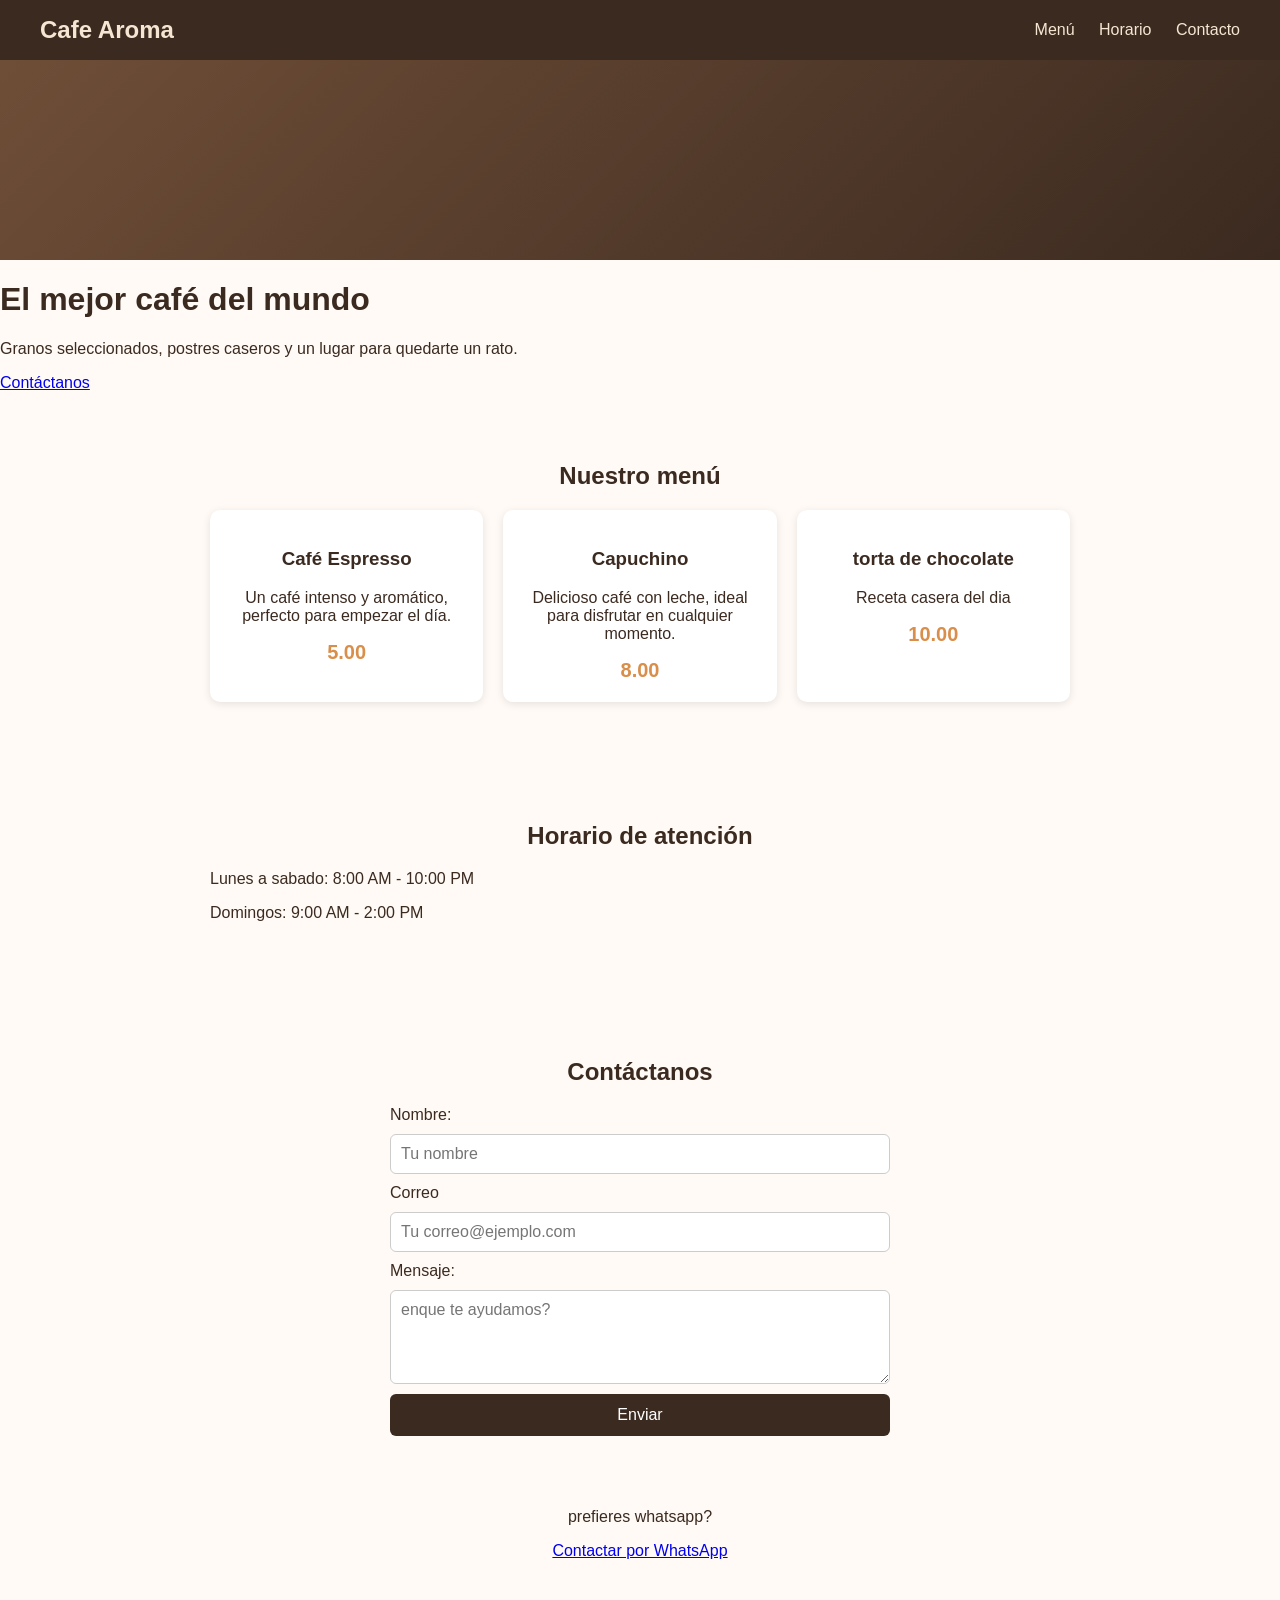
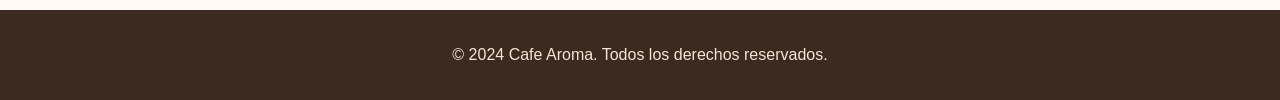
==== cafeteria/index.html @ ba9978fd "Agrego landing page de cafetería completa y vinculada al portafolio" ====
<!DOCTYPE html>
<html lang="es">
<head>
    <meta charset="UTF-8">
    <meta name="viewport" content="width=device-width, initial-scale=1.0">
    <title>Cafe Aroma</title>
    <link rel="stylesheet" href="style.css">
</head>
<body>  
    <header class="barra">
        <h2 class="logo">Cafe Aroma</h2>
        <nav>
            <a href="#menu">Menú</a>
            <a href="#horario">Horario</a>
            <a href="#contacto">Contacto</a>
        </nav>
    </header>       

    <section class="hero"></section>
    <h1>El mejor café del mundo</h1>
    <p>Granos seleccionados, postres caseros y un lugar para quedarte un rato.</p>
    <a class="btn" href="#contacto">Contáctanos</a>
</section>

<main>

<section id="menu" class="seccion">
    <h2> Nuestro menú</h2>
    <div class="platos">
        <div class="plato">
            <h3>Café Espresso</h3>
            <p>Un café intenso y aromático, perfecto para empezar el día.</p>
        <span class="precio">5.00</span>
        </div>
        <div class="plato">
            <h3>Capuchino</h3>
            <p>Delicioso café con leche, ideal para disfrutar en cualquier momento.</p>
            <span class="precio">8.00</span>
        </div>
        <div class="plato">
            <h3>torta de chocolate</h3>
            <p>Receta casera del dia </p> 
            <span class="precio">10.00</span> 
        
        </div>
    </div>
</section>

<section id="horario" class="seccion">
    <h2>Horario de atención</h2>
    <p class="horario">Lunes a sabado: 8:00 AM - 10:00 PM</p>
    <p class="horario">Domingos: 9:00 AM - 2:00 PM</p>

</section>

<section id="contacto" class="seccion">
    <h2>Contáctanos</h2>
    <form id="formulario">
<label for="nombre">Nombre:</label>
<input type="text" id="nombre" placeholder="Tu nombre">

<label for="email">Correo</label>
<input type="text" id="correo" placeholder="Tu correo@ejemplo.com">

<label for="mensaje">Mensaje:</label>
<textarea id="mensaje" rows="4" placeholder="enque te ayudamos?"></textarea>

<button type="submit">Enviar</button>
<p id="respuesta"></p>
</form> 

<div class="centro">
    <p>prefieres whatsapp?</p>  
    <a href="https://wa.me/1234567890" target="_blank">Contactar por WhatsApp</a>
</div>
</section>  
</main> 

<footer>
    <p>&copy; 2024 Cafe Aroma. Todos los derechos reservados.</p>
</footer>

<script src="script.js"></script>
</body>
</html>
---- cafeteria/style.css ----
* {
  box-sizing: border-box;
}

html {
  scroll-behavior: smooth;
}

body {
  font-family: Arial, sans-serif;
  margin: 0;
  color: #3b2a20;
  background-color: #fffaf5;
}

.barra {
  display: flex;
  justify-content: space-between;
  align-items: center;
  padding: 16px 40px;
  background-color: #3b2a20;
}

.logo {
  color: #f5e6d3;
  margin: 0;
}

.barra nav a {
  color: #f5e6d3;
  text-decoration: none;
  margin-left: 20px;
}

.barra nav a:hover {
  text-decoration: underline;
}

.hero {
  text-align: center;
  padding: 100px 20px;
  background: linear-gradient(135deg, #6f4e37, #3b2a20);
  color: white;
}

.hero h1 {
  font-size: 48px;
  margin: 0 0 16px;
}

.hero p {
  font-size: 20px;
  margin-bottom: 30px;
}

.boton {
  display: inline-block;
  background-color: #d98e4a;
  color: white;
  padding: 14px 28px;
  border-radius: 30px;
  text-decoration: none;
  font-weight: bold;
}

.boton:hover {
  background-color: #c07a3a;
}

.seccion {
  max-width: 900px;
  margin: 0 auto;
  padding: 50px 20px;
}

.seccion h2 {
  text-align: center;
}

.centro {
  text-align: center;
}

.platos {
  display: flex;
  gap: 20px;
  flex-wrap: wrap;
}

.plato {
  flex: 1 1 200px;
  background-color: white;
  padding: 20px;
  border-radius: 10px;
  box-shadow: 0 2px 8px rgba(0, 0, 0, 0.1);
  text-align: center;
}

.precio {
  font-weight: bold;
  font-size: 20px;
  color: #d98e4a;
}

form {
  display: flex;
  flex-direction: column;
  gap: 10px;
  max-width: 500px;
  margin: 0 auto 30px;
}

form input,
form textarea {
  padding: 10px;
  border: 1px solid #cccccc;
  border-radius: 6px;
  font-size: 16px;
  font-family: inherit;
}

form button {
  padding: 12px;
  background-color: #3b2a20;
  color: white;
  border: none;
  border-radius: 6px;
  font-size: 16px;
  cursor: pointer;
}

#respuesta {
  font-weight: bold;
}

.error {
  color: #c0392b;
}

.exito {
  color: #2e7d32;
}

footer {
  text-align: center;
  padding: 20px;
  background-color: #3b2a20;
  color: #f5e6d3;
}

@media (max-width: 600px) {
  .barra {
    flex-direction: column;
    gap: 10px;
    padding: 16px 20px;
  }

  .barra nav a {
    margin: 0 10px;
  }

  .hero {
    padding: 60px 20px;
  }

  .hero h1 {
    font-size: 32px;
  }
}
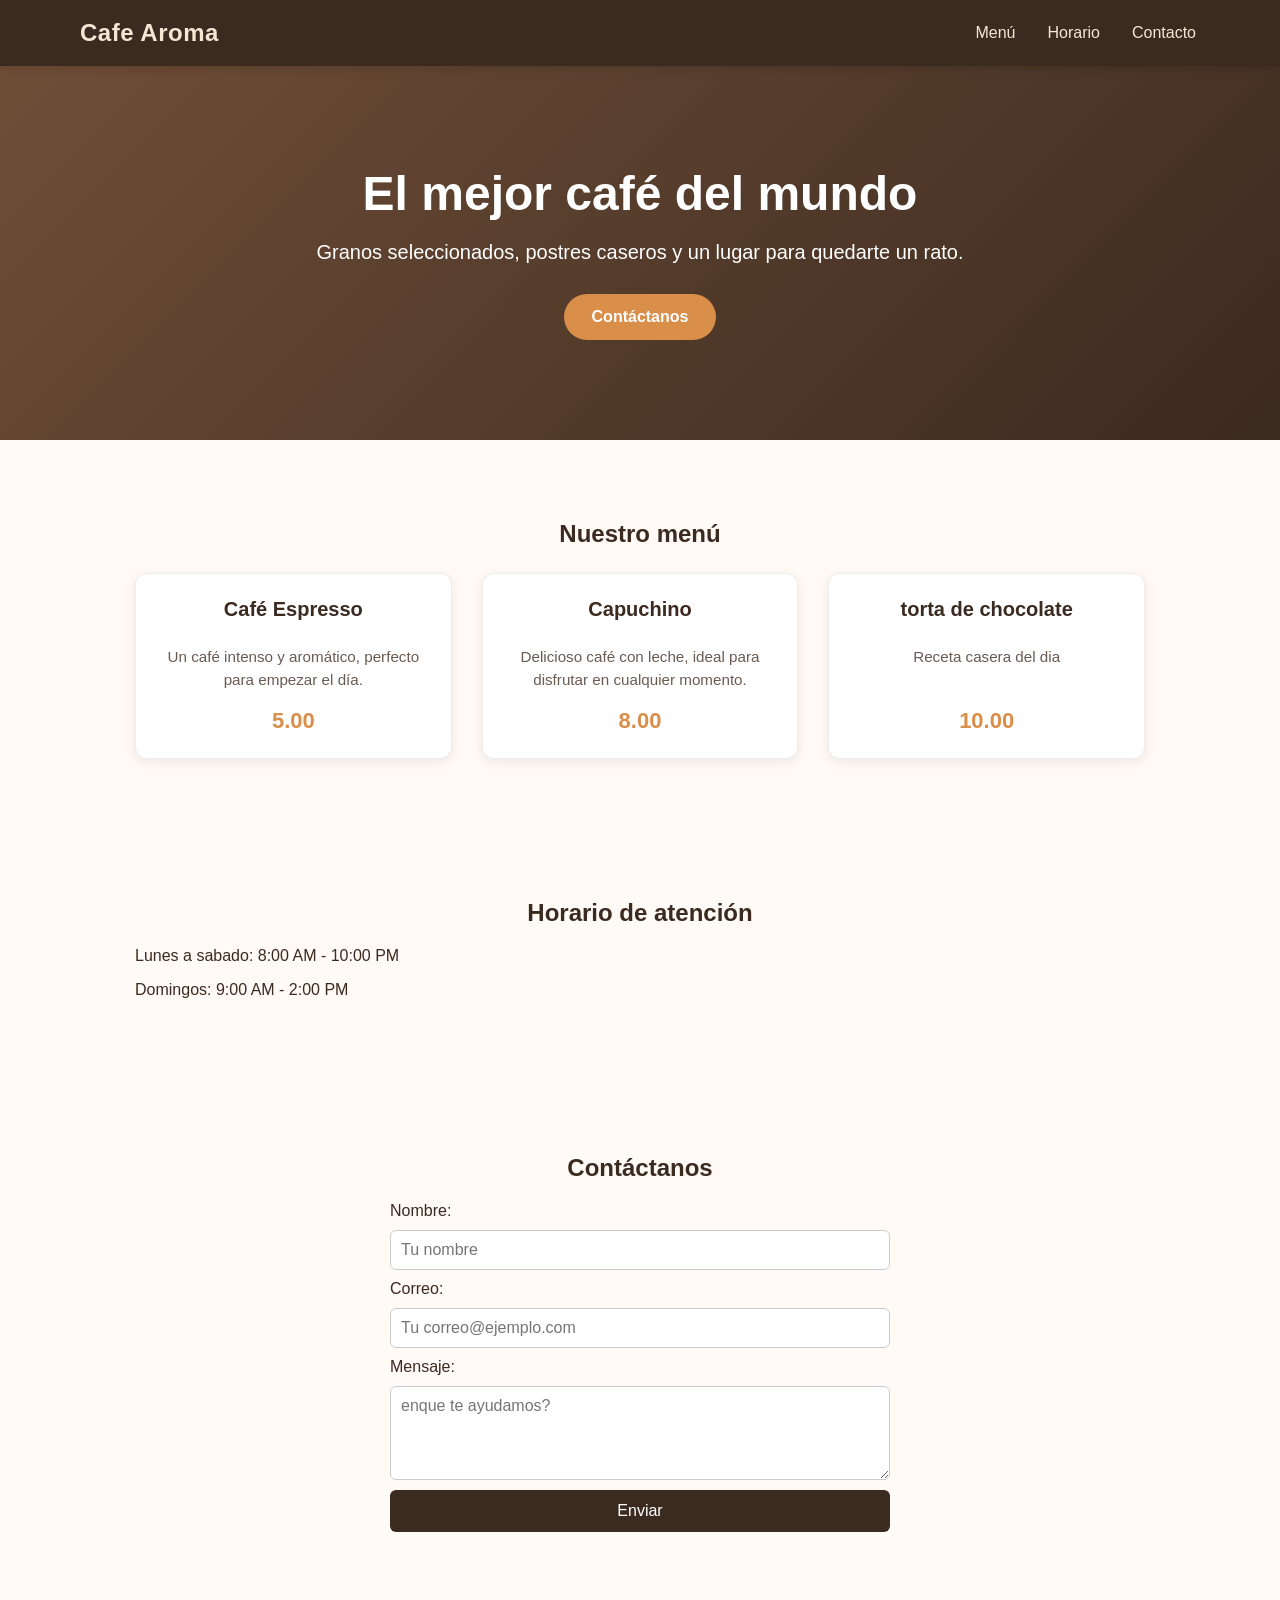
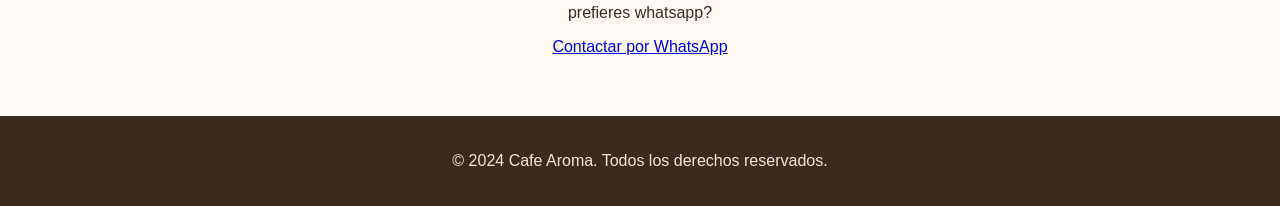
==== commit 71e284a2: "docs y feat: agregar README.md y mejoras responsivas con mensaje flotante en cafeteria" ====
--- a/cafeteria/index.html
+++ b/cafeteria/index.html
@@ -16,11 +16,11 @@
         </nav>
     </header>       
 
-    <section class="hero"></section>
-    <h1>El mejor café del mundo</h1>
-    <p>Granos seleccionados, postres caseros y un lugar para quedarte un rato.</p>
-    <a class="btn" href="#contacto">Contáctanos</a>
-</section>
+    <section class="hero">
+        <h1>El mejor café del mundo</h1>
+        <p>Granos seleccionados, postres caseros y un lugar para quedarte un rato.</p>
+        <a class="boton btn" href="#contacto">Contáctanos</a>
+    </section>
 
 <main>
 
@@ -59,8 +59,8 @@
 <label for="nombre">Nombre:</label>
 <input type="text" id="nombre" placeholder="Tu nombre">
 
-<label for="email">Correo</label>
-<input type="text" id="correo" placeholder="Tu correo@ejemplo.com">
+<label for="correo">Correo:</label>
+<input type="email" id="correo" placeholder="Tu correo@ejemplo.com">
 
 <label for="mensaje">Mensaje:</label>
 <textarea id="mensaje" rows="4" placeholder="enque te ayudamos?"></textarea>
--- a/cafeteria/style.css
+++ b/cafeteria/style.css
@@ -19,21 +19,37 @@
   align-items: center;
   padding: 16px 40px;
   background-color: #3b2a20;
+  position: sticky;
+  top: 0;
+  z-index: 100;
+  box-shadow: 0 2px 10px rgba(0, 0, 0, 0.15);
 }
 
 .logo {
   color: #f5e6d3;
   margin: 0;
+  font-size: 1.5rem;
+  letter-spacing: 0.5px;
+}
+
+.barra nav {
+  display: flex;
+  align-items: center;
 }
 
 .barra nav a {
   color: #f5e6d3;
   text-decoration: none;
-  margin-left: 20px;
+  margin-left: 24px;
+  font-weight: 500;
+  font-size: 1rem;
+  transition: color 0.2s ease;
+  padding: 6px 4px;
 }
 
 .barra nav a:hover {
-  text-decoration: underline;
+  color: #d98e4a;
+  text-decoration: none;
 }
 
 .hero {
@@ -53,7 +69,8 @@
   margin-bottom: 30px;
 }
 
-.boton {
+.boton,
+.btn {
   display: inline-block;
   background-color: #d98e4a;
   color: white;
@@ -61,9 +78,11 @@
   border-radius: 30px;
   text-decoration: none;
   font-weight: bold;
-}
-
-.boton:hover {
+  transition: background-color 0.2s;
+}
+
+.boton:hover,
+.btn:hover {
   background-color: #c07a3a;
 }
 
@@ -82,24 +101,49 @@
 }
 
 .platos {
-  display: flex;
-  gap: 20px;
-  flex-wrap: wrap;
+  display: grid;
+  grid-template-columns: repeat(auto-fit, minmax(250px, 1fr));
+  gap: 25px;
+  margin-top: 25px;
 }
 
 .plato {
-  flex: 1 1 200px;
   background-color: white;
-  padding: 20px;
-  border-radius: 10px;
-  box-shadow: 0 2px 8px rgba(0, 0, 0, 0.1);
-  text-align: center;
+  padding: 24px 20px;
+  border-radius: 12px;
+  box-shadow: 0 3px 12px rgba(0, 0, 0, 0.08);
+  text-align: center;
+  display: flex;
+  flex-direction: column;
+  justify-content: space-between;
+  border: 1px solid rgba(111, 78, 55, 0.1);
+  transition: transform 0.3s ease, box-shadow 0.3s ease;
+}
+
+.plato:hover {
+  transform: translateY(-5px);
+  box-shadow: 0 10px 24px rgba(111, 78, 55, 0.18);
+}
+
+.plato h3 {
+  margin: 0 0 10px;
+  color: #3b2a20;
+  font-size: 1.25rem;
+}
+
+.plato p {
+  color: #6b5b52;
+  font-size: 0.95rem;
+  line-height: 1.5;
+  margin-bottom: 16px;
+  flex-grow: 1;
 }
 
 .precio {
   font-weight: bold;
-  font-size: 20px;
+  font-size: 22px;
   color: #d98e4a;
+  display: block;
 }
 
 form {
@@ -148,22 +192,150 @@
   color: #f5e6d3;
 }
 
+/* Mensaje flotante de confirmación (Toast) */
+.mensaje-flotante {
+  position: fixed;
+  bottom: 25px;
+  right: 25px;
+  background-color: #3b2a20;
+  color: #fffaf5;
+  border-left: 5px solid #d98e4a;
+  padding: 16px 22px;
+  border-radius: 8px;
+  box-shadow: 0 10px 25px rgba(0, 0, 0, 0.25);
+  display: flex;
+  align-items: center;
+  gap: 12px;
+  font-size: 15px;
+  font-weight: 500;
+  z-index: 1000;
+  opacity: 0;
+  transform: translateY(20px);
+  transition: opacity 0.3s ease, transform 0.3s ease;
+  max-width: 90vw;
+}
+
+.mensaje-flotante.visible {
+  opacity: 1;
+  transform: translateY(0);
+}
+
+.mensaje-flotante .icono {
+  font-size: 22px;
+}
+
+/* --- RESPONSIVE MEDIA QUERIES --- */
+
+/* Pantallas grandes y Laptops (1024px o más) */
+@media (min-width: 1024px) {
+  .barra {
+    padding: 18px 80px;
+  }
+
+  .seccion {
+    max-width: 1050px;
+    padding: 60px 20px;
+  }
+
+  .platos {
+    grid-template-columns: repeat(3, 1fr);
+    gap: 30px;
+  }
+}
+
+/* Tablets y pantallas medianas (hasta 768px) */
+@media (max-width: 768px) {
+  .barra {
+    padding: 14px 24px;
+  }
+
+  .barra nav a {
+    margin-left: 16px;
+  }
+
+  .platos {
+    grid-template-columns: repeat(auto-fit, minmax(220px, 1fr));
+    gap: 20px;
+  }
+}
+
+/* Celulares / Móviles (hasta 600px) */
 @media (max-width: 600px) {
+  /* Menú de navegación en móviles */
   .barra {
     flex-direction: column;
-    gap: 10px;
-    padding: 16px 20px;
+    gap: 12px;
+    padding: 14px 16px;
+    text-align: center;
+  }
+
+  .barra nav {
+    width: 100%;
+    justify-content: center;
+    flex-wrap: wrap;
+    gap: 8px;
   }
 
   .barra nav a {
-    margin: 0 10px;
-  }
-
+    margin: 0;
+    padding: 8px 14px;
+    background: rgba(245, 230, 211, 0.1);
+    border-radius: 20px;
+    font-size: 0.95rem;
+  }
+
+  .barra nav a:hover {
+    background: rgba(217, 142, 74, 0.25);
+  }
+
+  /* Sección Hero en móviles */
   .hero {
-    padding: 60px 20px;
+    padding: 50px 16px;
   }
 
   .hero h1 {
-    font-size: 32px;
+    font-size: 28px;
+    line-height: 1.25;
+  }
+
+  .hero p {
+    font-size: 16px;
+    margin-bottom: 24px;
+  }
+
+  /* Menú de platos / productos en móviles (1 columna completa para máxima legibilidad) */
+  .seccion {
+    padding: 40px 16px;
+  }
+
+  .platos {
+    grid-template-columns: 1fr;
+    gap: 16px;
+    margin-top: 20px;
+  }
+
+  .plato {
+    padding: 20px 16px;
+  }
+
+  /* Formulario en móviles (evita zoom involuntario con font-size: 16px) */
+  form {
+    padding: 0 4px;
+  }
+
+  form input,
+  form textarea {
+    font-size: 16px;
+  }
+
+  /* Mensaje flotante centrado en móviles */
+  .mensaje-flotante {
+    right: 15px;
+    bottom: 15px;
+    left: 15px;
+    justify-content: center;
+    text-align: center;
+    font-size: 14px;
+    padding: 14px 18px;
   }
 }
